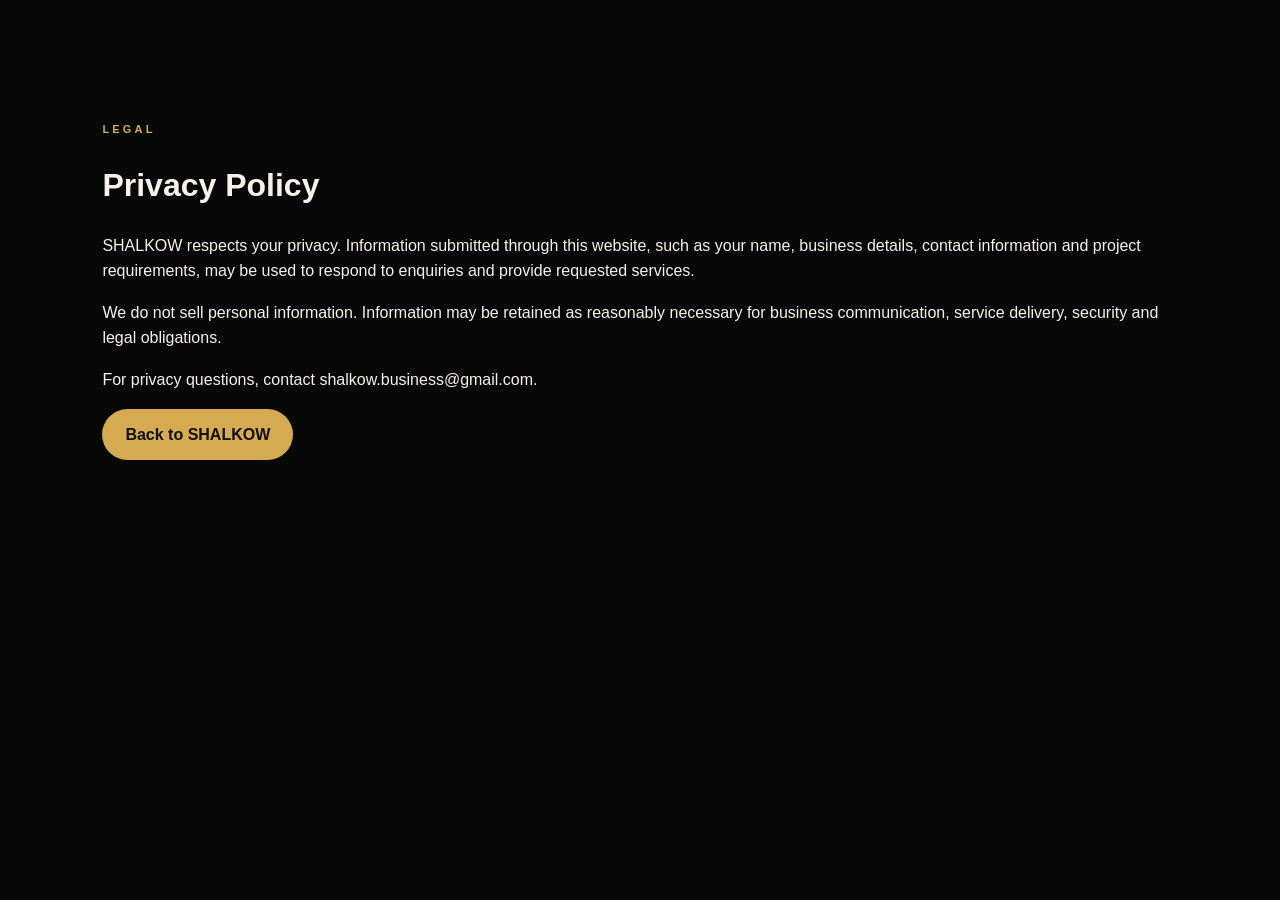
==== privacy.html @ a9b3b96b "Add files via upload" ====
<!doctype html><html><head><meta charset="utf-8"><meta name="viewport" content="width=device-width,initial-scale=1"><title>Privacy Policy | SHALKOW</title><link rel="stylesheet" href="styles.css"></head><body><main class="section"><p class="kicker">LEGAL</p><h1>Privacy Policy</h1><p>SHALKOW respects your privacy. Information submitted through this website, such as your name, business details, contact information and project requirements, may be used to respond to enquiries and provide requested services.</p><p>We do not sell personal information. Information may be retained as reasonably necessary for business communication, service delivery, security and legal obligations.</p><p>For privacy questions, contact shalkow.business@gmail.com.</p><a class="button gold" href="index.html">Back to SHALKOW</a></main></body></html>
---- styles.css ----
*{box-sizing:border-box}html{scroll-behavior:smooth}body{margin:0;background:#080808;color:#f5f2ea;font-family:"DM Sans",Arial,sans-serif;line-height:1.6}a{text-decoration:none;color:inherit}button,input,textarea,select{font:inherit}.header{position:sticky;top:0;z-index:20;display:flex;align-items:center;justify-content:space-between;padding:17px 6%;background:rgba(8,8,8,.9);backdrop-filter:blur(18px);border-bottom:1px solid #222}.logo{display:flex;align-items:center;gap:12px}.logo-symbol{display:grid;place-items:center;width:37px;height:37px;border:1px solid #cda650;border-radius:10px;color:#d8b05b;font-family:Georgia,serif;font-size:23px}.logo-text{font-size:17px;letter-spacing:.32em;font-weight:700}.logo-text small{display:block;font-size:7px;letter-spacing:.25em;color:#cda650;margin-top:2px}.nav{display:flex;align-items:center;gap:27px;color:#bbb8b0;font-size:14px}.nav a:hover{color:#e2b75d}.nav-button{border:1px solid #cda650!important;padding:10px 18px;border-radius:30px;color:#eee!important}.menu-toggle{display:none;background:none;border:0;color:#fff;font-size:25px}.kicker{font-size:11px;letter-spacing:.29em;color:#d5aa50;font-weight:700}.hero{min-height:86vh;display:grid;grid-template-columns:1.02fr .98fr;align-items:center;padding:75px 8%;gap:4rem;overflow:hidden}.hero h1{font-size:clamp(58px,7.6vw,112px);line-height:.93;letter-spacing:-.06em;margin:18px 0 30px;font-family:"Playfair Display",Georgia,serif;font-weight:500}.hero h1 em{font-style:normal;color:#d5aa50}.hero-lead{max-width:680px;color:#aaa8a1;font-size:18px}.buttons{display:flex;gap:13px;margin:32px 0}.button{display:inline-flex;align-items:center;justify-content:center;gap:15px;padding:13px 23px;border-radius:30px;border:0;font-weight:700;cursor:pointer}.button.gold{background:#d5aa50;color:#101010}.button.outline{border:1px solid #4b4b4b;color:#eee}.hero-points{display:flex;gap:25px;flex-wrap:wrap;color:#777;font-size:11px;letter-spacing:.12em;text-transform:uppercase}.hero-visual{height:520px;position:relative;display:grid;place-items:center}.glow{position:absolute;width:340px;height:340px;background:#c99b3f;filter:blur(110px);opacity:.12;border-radius:50%}.hero-s{font:400 330px/1 Georgia,serif;color:#d5aa50;z-index:2;text-shadow:0 0 80px #d5aa5020;transform:scaleX(.7)}.ring{position:absolute;border:1px solid #d5aa5030;border-radius:50%;transform:rotate(-28deg)}.r1{width:520px;height:240px}.r2{width:310px;height:510px}.visual-label{position:absolute;right:3%;bottom:8%;font-size:9px;letter-spacing:.3em;color:#777;line-height:2}.intro{display:grid;grid-template-columns:1fr 1fr;gap:70px;padding:75px 8%;border-top:1px solid #202020;border-bottom:1px solid #202020}.intro h2,.section h2,.vision h2{font:500 clamp(40px,5vw,70px)/1.05 "Playfair Display",Georgia,serif;letter-spacing:-.04em;margin:10px 0}.intro>p{align-self:end;color:#999;font-size:18px;max-width:620px}.section{max-width:1450px;margin:auto;padding:110px 8%}.section-head{max-width:820px;margin-bottom:55px}.section-head>p:last-child{color:#999}.cards{display:grid;grid-template-columns:repeat(3,1fr);gap:1px;background:#292929}.card{background:#0c0c0c;padding:35px;min-height:285px;transition:.25s}.card:hover{background:#121212;transform:translateY(-3px)}.card b,.steps span{color:#d5aa50;font-size:12px;letter-spacing:.18em}.card h3{font-size:22px;margin:45px 0 12px}.card p{color:#999}.card a{display:inline-block;margin-top:15px;color:#d5aa50;font-size:13px}.split{display:grid;grid-template-columns:1fr 1.1fr;gap:100px;border-top:1px solid #202020}.sticky-title h2{font:500 clamp(40px,5vw,65px)/1.05 "Playfair Display",Georgia,serif}.body-copy{color:#999;font-size:17px}.body-copy .large{font-size:23px;color:#ddd}.principles{display:grid;grid-template-columns:1fr 1fr;gap:28px;margin-top:45px}.principles div{border-top:1px solid #383838;padding-top:17px}.principles strong{display:block;color:#eee;margin-bottom:5px}.principles span{font-size:14px}.process{border-top:1px solid #202020}.steps{display:grid;grid-template-columns:repeat(3,1fr);gap:45px 25px}.steps div{border-top:1px solid #414141;padding-top:20px}.steps h3{font-size:22px}.steps p{color:#999}.portfolio{border-top:1px solid #202020}.work-grid{display:grid;grid-template-columns:repeat(3,1fr);gap:20px}.work-grid article p{color:#999;font-size:13px}.mockup{height:330px;background:radial-gradient(circle at 70% 25%,#4b3920,#17130d 28%,#0c0c0c 65%);border:1px solid #302817;display:flex;flex-direction:column;justify-content:center;padding:30px}.mockup span{font-size:10px;letter-spacing:.3em;color:#d5aa50}.mockup strong{font:500 38px/1.05 "Playfair Display",Georgia,serif;margin-top:20px}.vision{margin:0 6% 110px;padding:100px 8%;text-align:center;background:#0e0e0e;border:1px solid #242424}.vision h2{max-width:900px;margin:10px auto 25px}.vision>p:last-child{color:#999}.contact{display:grid;grid-template-columns:1fr 1fr;gap:90px;border-top:1px solid #202020}.contact>div>p:not(.kicker){color:#999;font-size:18px}.contact-links{display:flex;flex-direction:column;margin-top:35px}.contact-links a{padding:15px 0;border-bottom:1px solid #292929;font-size:18px}.contact-links a:last-child{color:#d5aa50}.form{display:grid;grid-template-columns:1fr 1fr;gap:18px}.form label{font-size:12px;color:#aaa}.form label:nth-child(5),.form label:nth-child(6),.form button{grid-column:1/-1}.form input,.form textarea,.form select{display:block;width:100%;margin-top:7px;background:#101010;border:1px solid #303030;color:#eee;padding:13px 14px;outline:0}.form input:focus,.form textarea:focus,.form select:focus{border-color:#d5aa50}.form textarea{resize:vertical}footer{display:grid;grid-template-columns:1fr 1fr 1fr;gap:30px;padding:45px 6%;border-top:1px solid #242424;color:#777;font-size:12px}.footer-brand{display:grid;grid-template-columns:auto 1fr;align-items:center;column-gap:10px}.footer-brand .logo-symbol{grid-row:span 2}.footer-brand strong{letter-spacing:.3em;color:#eee}.footer-brand small{font-size:7px;letter-spacing:.2em;color:#d5aa50}.footer-links{display:flex;gap:16px;justify-content:flex-end;flex-wrap:wrap}.wa-float{position:fixed;right:24px;bottom:24px;z-index:15;width:54px;height:54px;border-radius:50%;display:grid;place-items:center;background:#d5aa50;color:#111;font-weight:800;box-shadow:0 8px 30px #000}.nav.scrolled{}@media(max-width:900px){.nav{display:none}.nav.open{position:absolute;top:70px;left:0;right:0;display:flex;flex-direction:column;align-items:stretch;background:#0b0b0b;padding:20px 6%;border-bottom:1px solid #292929}.menu-toggle{display:block}.hero,.intro,.split,.contact{grid-template-columns:1fr}.hero{padding-top:60px}.hero-visual{height:360px}.hero-s{font-size:230px}.cards{grid-template-columns:1fr 1fr}.steps{grid-template-columns:1fr 1fr}.work-grid{grid-template-columns:1fr}.contact{gap:45px}.footer-links{justify-content:flex-start}}@media(max-width:560px){.header{padding:13px 5%}.logo-text{font-size:14px}.logo-text small{font-size:6px}.hero{padding:55px 6%}.hero h1{font-size:58px}.hero-lead{font-size:16px}.buttons{flex-direction:column}.button{width:100%}.hero-points{gap:12px}.hero-visual{height:290px}.hero-s{font-size:190px}.r1{width:310px;height:160px}.r2{width:230px;height:310px}.section{padding:80px 6%}.cards,.steps,.principles,.form{grid-template-columns:1fr}.intro{padding:65px 6%;gap:20px}.vision{margin:0 4% 80px;padding:65px 6%}footer{grid-template-columns:1fr;padding:35px 6%}}
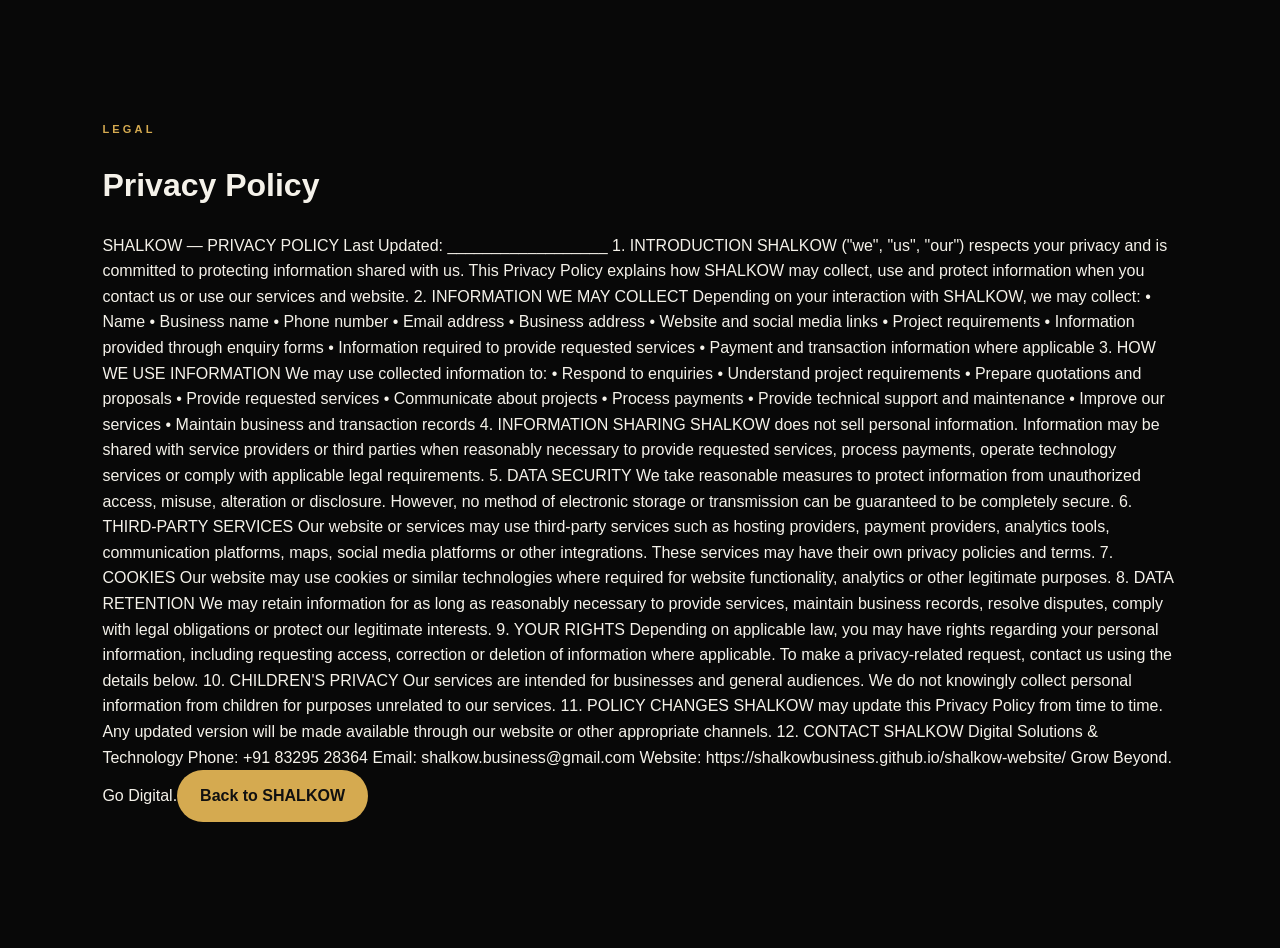
==== commit 5111a5f9: "Update privacy.html" ====
--- a/privacy.html
+++ b/privacy.html
@@ -1 +1,101 @@
-<!doctype html><html><head><meta charset="utf-8"><meta name="viewport" content="width=device-width,initial-scale=1"><title>Privacy Policy | SHALKOW</title><link rel="stylesheet" href="styles.css"></head><body><main class="section"><p class="kicker">LEGAL</p><h1>Privacy Policy</h1><p>SHALKOW respects your privacy. Information submitted through this website, such as your name, business details, contact information and project requirements, may be used to respond to enquiries and provide requested services.</p><p>We do not sell personal information. Information may be retained as reasonably necessary for business communication, service delivery, security and legal obligations.</p><p>For privacy questions, contact shalkow.business@gmail.com.</p><a class="button gold" href="index.html">Back to SHALKOW</a></main></body></html>+<!doctype html><html><head><meta charset="utf-8"><meta name="viewport" content="width=device-width,initial-scale=1"><title>Privacy Policy | SHALKOW</title><link rel="stylesheet" href="styles.css"></head><body><main class="section"><p class="kicker">LEGAL</p><h1>Privacy Policy</h1><p>SHALKOW — PRIVACY POLICY
+
+Last Updated: __________________
+
+
+1. INTRODUCTION
+
+SHALKOW ("we", "us", "our") respects your privacy and is committed to protecting information shared with us.
+
+This Privacy Policy explains how SHALKOW may collect, use and protect information when you contact us or use our services and website.
+
+
+2. INFORMATION WE MAY COLLECT
+
+Depending on your interaction with SHALKOW, we may collect:
+
+• Name
+• Business name
+• Phone number
+• Email address
+• Business address
+• Website and social media links
+• Project requirements
+• Information provided through enquiry forms
+• Information required to provide requested services
+• Payment and transaction information where applicable
+
+
+3. HOW WE USE INFORMATION
+
+We may use collected information to:
+
+• Respond to enquiries
+• Understand project requirements
+• Prepare quotations and proposals
+• Provide requested services
+• Communicate about projects
+• Process payments
+• Provide technical support and maintenance
+• Improve our services
+• Maintain business and transaction records
+
+
+4. INFORMATION SHARING
+
+SHALKOW does not sell personal information.
+
+Information may be shared with service providers or third parties when reasonably necessary to provide requested services, process payments, operate technology services or comply with applicable legal requirements.
+
+
+5. DATA SECURITY
+
+We take reasonable measures to protect information from unauthorized access, misuse, alteration or disclosure.
+
+However, no method of electronic storage or transmission can be guaranteed to be completely secure.
+
+
+6. THIRD-PARTY SERVICES
+
+Our website or services may use third-party services such as hosting providers, payment providers, analytics tools, communication platforms, maps, social media platforms or other integrations.
+
+These services may have their own privacy policies and terms.
+
+
+7. COOKIES
+
+Our website may use cookies or similar technologies where required for website functionality, analytics or other legitimate purposes.
+
+
+8. DATA RETENTION
+
+We may retain information for as long as reasonably necessary to provide services, maintain business records, resolve disputes, comply with legal obligations or protect our legitimate interests.
+
+
+9. YOUR RIGHTS
+
+Depending on applicable law, you may have rights regarding your personal information, including requesting access, correction or deletion of information where applicable.
+
+To make a privacy-related request, contact us using the details below.
+
+
+10. CHILDREN'S PRIVACY
+
+Our services are intended for businesses and general audiences. We do not knowingly collect personal information from children for purposes unrelated to our services.
+
+
+11. POLICY CHANGES
+
+SHALKOW may update this Privacy Policy from time to time. Any updated version will be made available through our website or other appropriate channels.
+
+
+12. CONTACT
+
+SHALKOW
+Digital Solutions & Technology
+
+Phone: +91 83295 28364
+Email: shalkow.business@gmail.com
+Website: https://shalkowbusiness.github.io/shalkow-website/
+
+Grow Beyond. Go Digital.<a class="button gold" href="index.html">Back to SHALKOW</a></main></body></html>
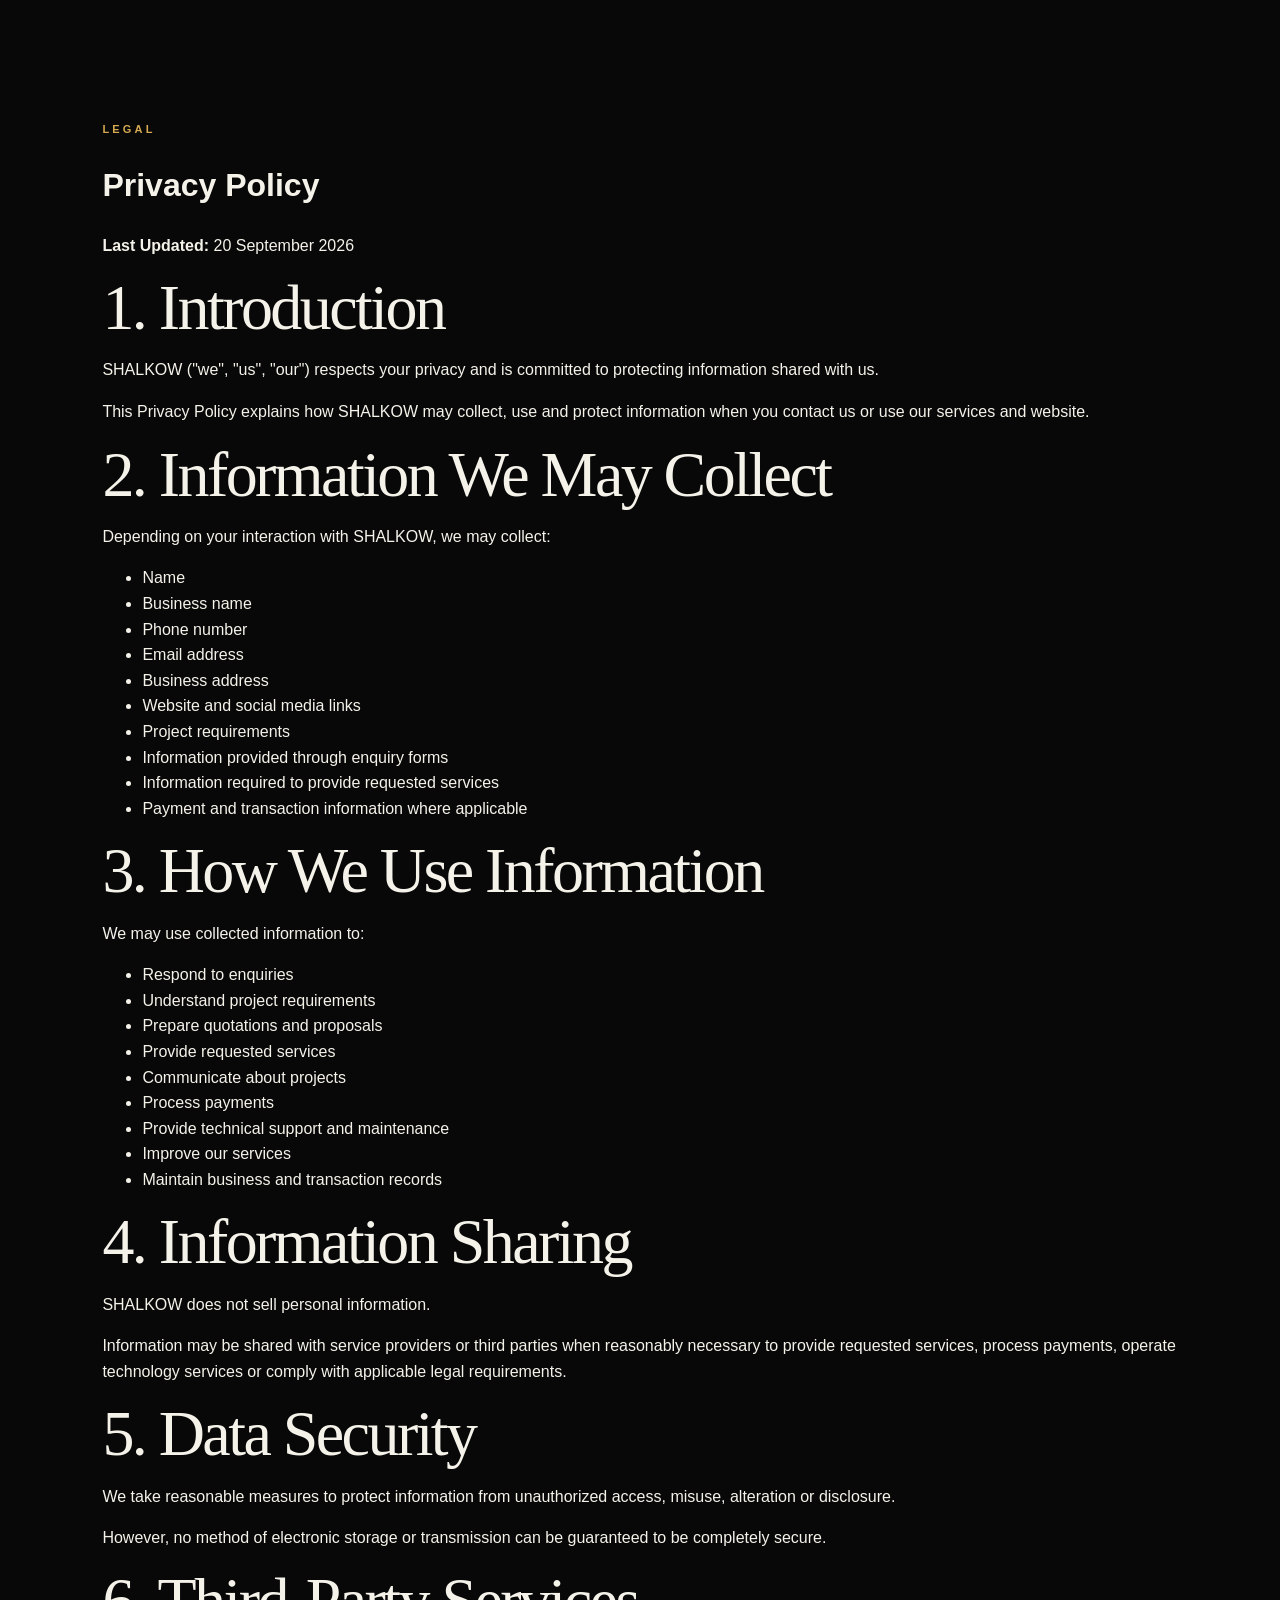
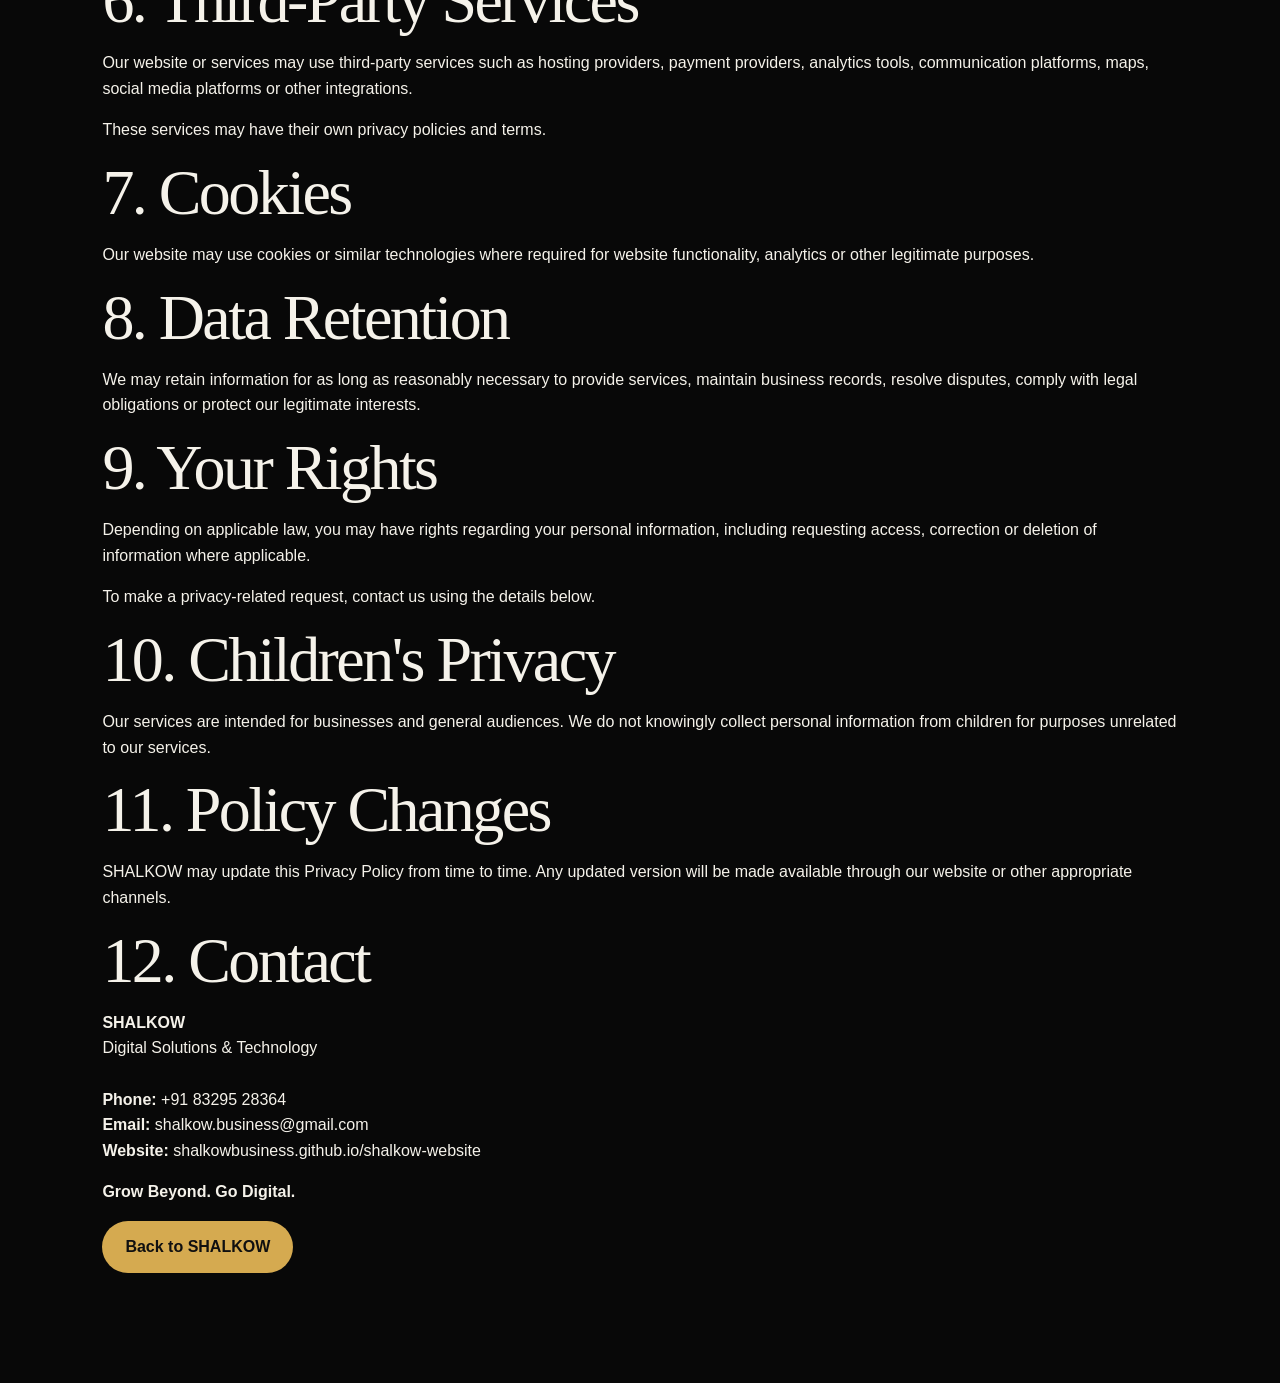
==== commit c8908234: "Update privacy.html" ====
--- a/privacy.html
+++ b/privacy.html
@@ -1,101 +1,147 @@
-<!doctype html><html><head><meta charset="utf-8"><meta name="viewport" content="width=device-width,initial-scale=1"><title>Privacy Policy | SHALKOW</title><link rel="stylesheet" href="styles.css"></head><body><main class="section"><p class="kicker">LEGAL</p><h1>Privacy Policy</h1><p>SHALKOW — PRIVACY POLICY
+<!doctype html>
+<html lang="en">
+<head>
+  <meta charset="utf-8">
+  <meta name="viewport" content="width=device-width, initial-scale=1">
+  <title>Privacy Policy | SHALKOW</title>
+  <link rel="stylesheet" href="styles.css">
+</head>
 
-Last Updated: __________________
+<body>
 
+<main class="section">
 
-1. INTRODUCTION
+  <p class="kicker">LEGAL</p>
 
-SHALKOW ("we", "us", "our") respects your privacy and is committed to protecting information shared with us.
+  <h1>Privacy Policy</h1>
 
-This Privacy Policy explains how SHALKOW may collect, use and protect information when you contact us or use our services and website.
+  <p><strong>Last Updated:</strong> 20 September 2026</p>
 
+  <h2>1. Introduction</h2>
+  <p>
+    SHALKOW ("we", "us", "our") respects your privacy and is committed to
+    protecting information shared with us.
+  </p>
+  <p>
+    This Privacy Policy explains how SHALKOW may collect, use and protect
+    information when you contact us or use our services and website.
+  </p>
 
-2. INFORMATION WE MAY COLLECT
+  <h2>2. Information We May Collect</h2>
+  <p>Depending on your interaction with SHALKOW, we may collect:</p>
+  <ul>
+    <li>Name</li>
+    <li>Business name</li>
+    <li>Phone number</li>
+    <li>Email address</li>
+    <li>Business address</li>
+    <li>Website and social media links</li>
+    <li>Project requirements</li>
+    <li>Information provided through enquiry forms</li>
+    <li>Information required to provide requested services</li>
+    <li>Payment and transaction information where applicable</li>
+  </ul>
 
-Depending on your interaction with SHALKOW, we may collect:
+  <h2>3. How We Use Information</h2>
+  <p>We may use collected information to:</p>
+  <ul>
+    <li>Respond to enquiries</li>
+    <li>Understand project requirements</li>
+    <li>Prepare quotations and proposals</li>
+    <li>Provide requested services</li>
+    <li>Communicate about projects</li>
+    <li>Process payments</li>
+    <li>Provide technical support and maintenance</li>
+    <li>Improve our services</li>
+    <li>Maintain business and transaction records</li>
+  </ul>
 
-• Name
-• Business name
-• Phone number
-• Email address
-• Business address
-• Website and social media links
-• Project requirements
-• Information provided through enquiry forms
-• Information required to provide requested services
-• Payment and transaction information where applicable
+  <h2>4. Information Sharing</h2>
+  <p>
+    SHALKOW does not sell personal information.
+  </p>
+  <p>
+    Information may be shared with service providers or third parties when
+    reasonably necessary to provide requested services, process payments,
+    operate technology services or comply with applicable legal requirements.
+  </p>
 
+  <h2>5. Data Security</h2>
+  <p>
+    We take reasonable measures to protect information from unauthorized
+    access, misuse, alteration or disclosure.
+  </p>
+  <p>
+    However, no method of electronic storage or transmission can be guaranteed
+    to be completely secure.
+  </p>
 
-3. HOW WE USE INFORMATION
+  <h2>6. Third-Party Services</h2>
+  <p>
+    Our website or services may use third-party services such as hosting
+    providers, payment providers, analytics tools, communication platforms,
+    maps, social media platforms or other integrations.
+  </p>
+  <p>
+    These services may have their own privacy policies and terms.
+  </p>
 
-We may use collected information to:
+  <h2>7. Cookies</h2>
+  <p>
+    Our website may use cookies or similar technologies where required for
+    website functionality, analytics or other legitimate purposes.
+  </p>
 
-• Respond to enquiries
-• Understand project requirements
-• Prepare quotations and proposals
-• Provide requested services
-• Communicate about projects
-• Process payments
-• Provide technical support and maintenance
-• Improve our services
-• Maintain business and transaction records
+  <h2>8. Data Retention</h2>
+  <p>
+    We may retain information for as long as reasonably necessary to provide
+    services, maintain business records, resolve disputes, comply with legal
+    obligations or protect our legitimate interests.
+  </p>
 
+  <h2>9. Your Rights</h2>
+  <p>
+    Depending on applicable law, you may have rights regarding your personal
+    information, including requesting access, correction or deletion of
+    information where applicable.
+  </p>
+  <p>
+    To make a privacy-related request, contact us using the details below.
+  </p>
 
-4. INFORMATION SHARING
+  <h2>10. Children's Privacy</h2>
+  <p>
+    Our services are intended for businesses and general audiences. We do not
+    knowingly collect personal information from children for purposes
+    unrelated to our services.
+  </p>
 
-SHALKOW does not sell personal information.
+  <h2>11. Policy Changes</h2>
+  <p>
+    SHALKOW may update this Privacy Policy from time to time. Any updated
+    version will be made available through our website or other appropriate
+    channels.
+  </p>
 
-Information may be shared with service providers or third parties when reasonably necessary to provide requested services, process payments, operate technology services or comply with applicable legal requirements.
+  <h2>12. Contact</h2>
 
+  <p>
+    <strong>SHALKOW</strong><br>
+    Digital Solutions &amp; Technology<br><br>
 
-5. DATA SECURITY
+    <strong>Phone:</strong> +91 83295 28364<br>
+    <strong>Email:</strong> shalkow.business@gmail.com<br>
+    <strong>Website:</strong>
+    <a href="https://shalkowbusiness.github.io/shalkow-website/">
+      shalkowbusiness.github.io/shalkow-website
+    </a>
+  </p>
 
-We take reasonable measures to protect information from unauthorized access, misuse, alteration or disclosure.
+  <p><strong>Grow Beyond. Go Digital.</strong></p>
 
-However, no method of electronic storage or transmission can be guaranteed to be completely secure.
+  <a class="button gold" href="index.html">Back to SHALKOW</a>
 
+</main>
 
-6. THIRD-PARTY SERVICES
-
-Our website or services may use third-party services such as hosting providers, payment providers, analytics tools, communication platforms, maps, social media platforms or other integrations.
-
-These services may have their own privacy policies and terms.
-
-
-7. COOKIES
-
-Our website may use cookies or similar technologies where required for website functionality, analytics or other legitimate purposes.
-
-
-8. DATA RETENTION
-
-We may retain information for as long as reasonably necessary to provide services, maintain business records, resolve disputes, comply with legal obligations or protect our legitimate interests.
-
-
-9. YOUR RIGHTS
-
-Depending on applicable law, you may have rights regarding your personal information, including requesting access, correction or deletion of information where applicable.
-
-To make a privacy-related request, contact us using the details below.
-
-
-10. CHILDREN'S PRIVACY
-
-Our services are intended for businesses and general audiences. We do not knowingly collect personal information from children for purposes unrelated to our services.
-
-
-11. POLICY CHANGES
-
-SHALKOW may update this Privacy Policy from time to time. Any updated version will be made available through our website or other appropriate channels.
-
-
-12. CONTACT
-
-SHALKOW
-Digital Solutions & Technology
-
-Phone: +91 83295 28364
-Email: shalkow.business@gmail.com
-Website: https://shalkowbusiness.github.io/shalkow-website/
-
-Grow Beyond. Go Digital.<a class="button gold" href="index.html">Back to SHALKOW</a></main></body></html>
+</body>
+</html>
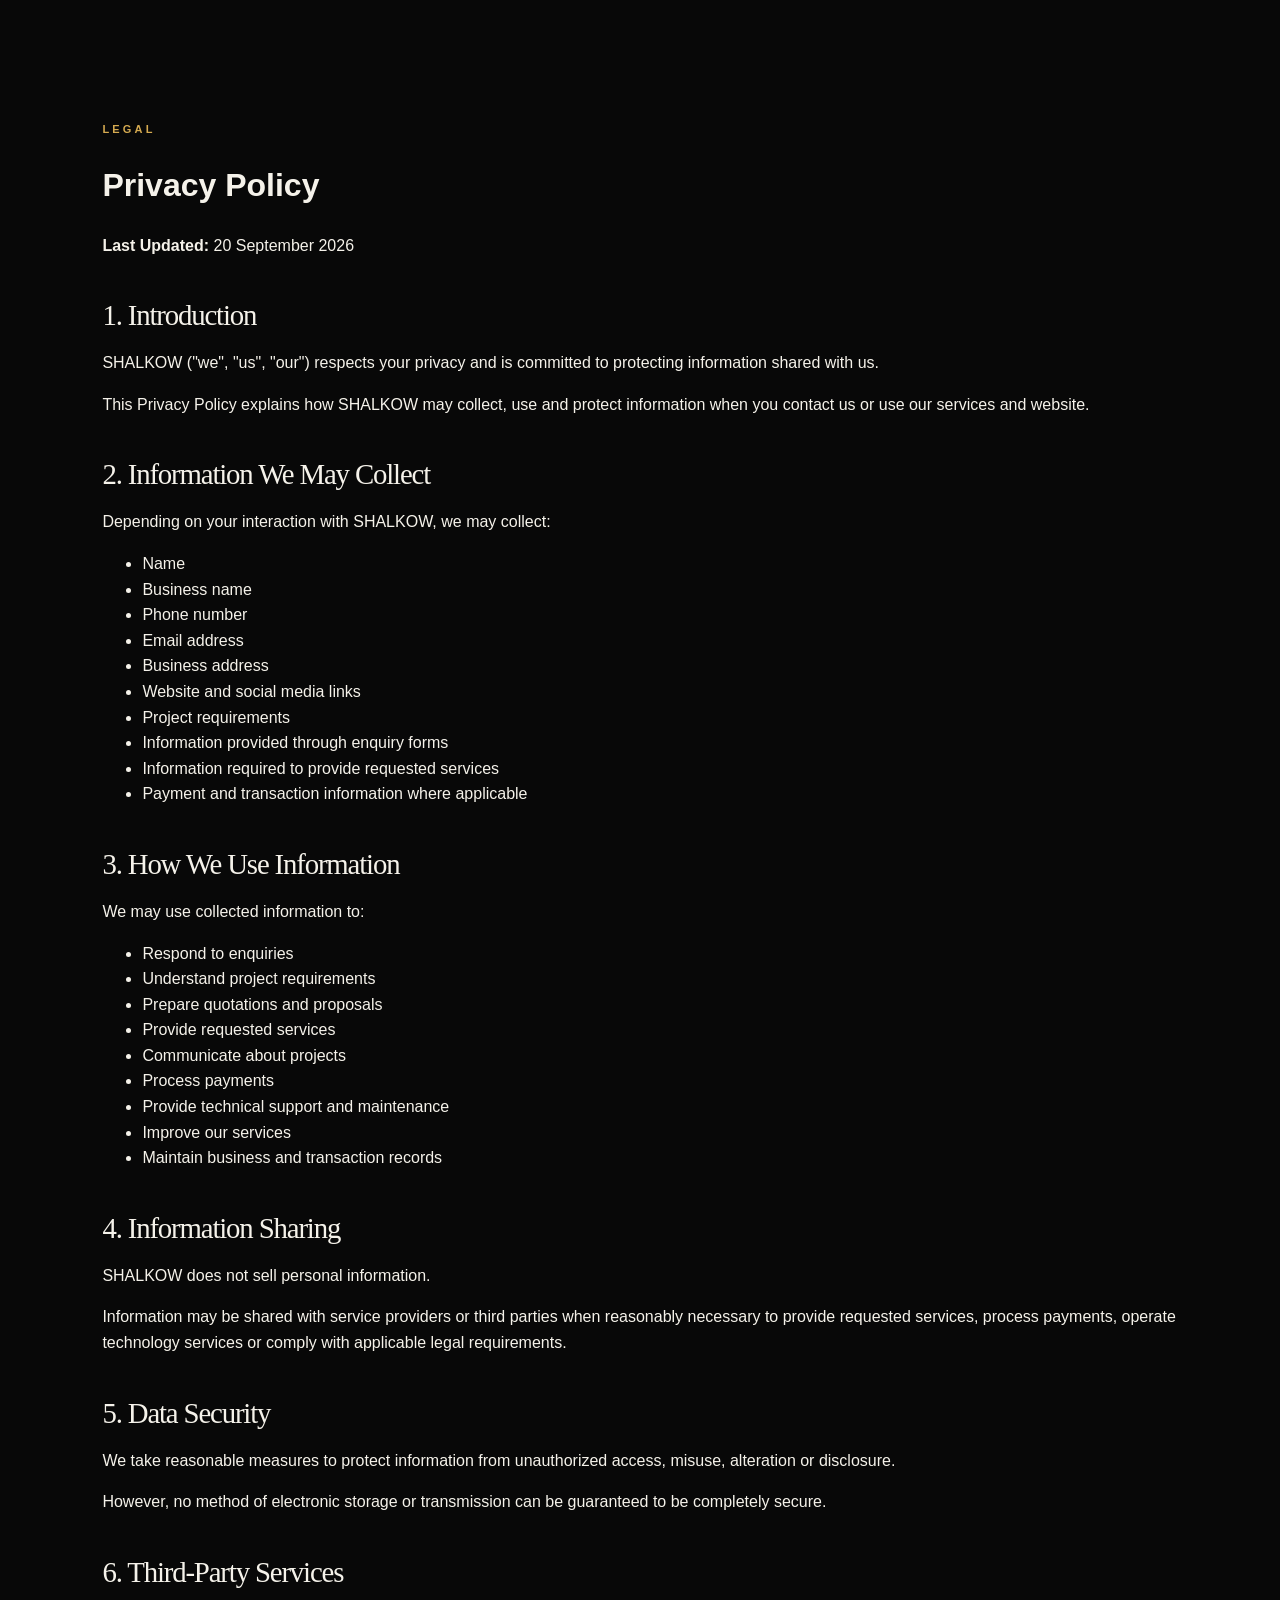
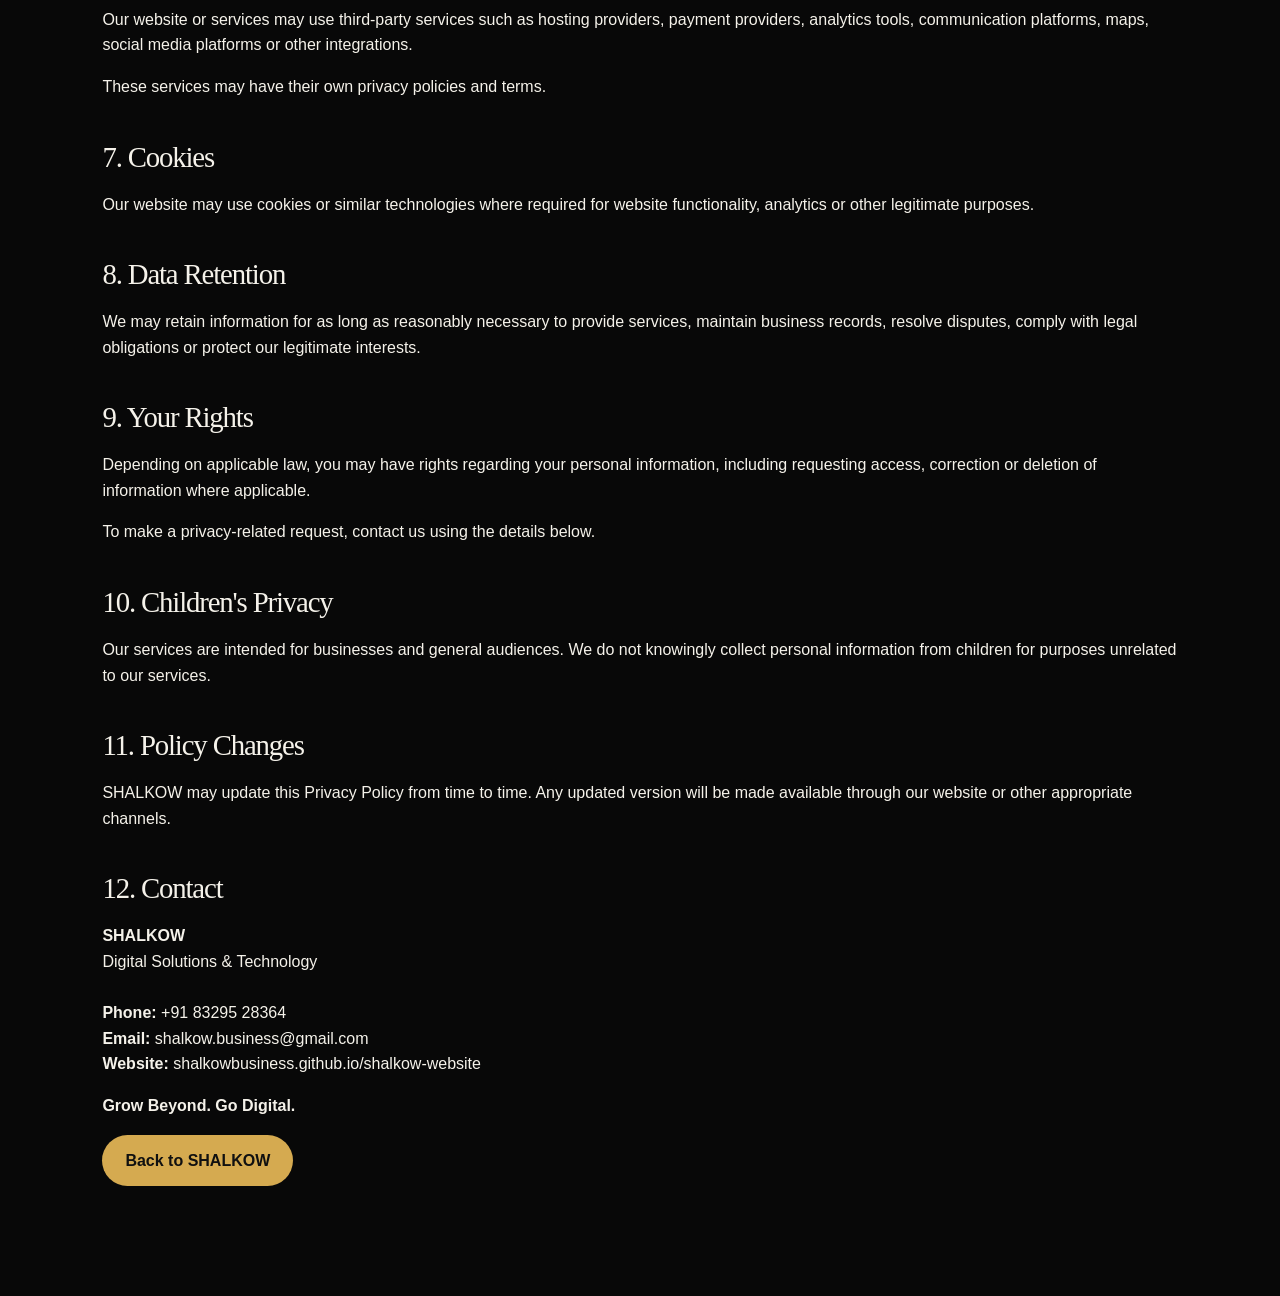
==== commit fe139684: "Update privacy.html" ====
--- a/privacy.html
+++ b/privacy.html
@@ -9,7 +9,7 @@
 
 <body>
 
-<main class="section">
+<main class="section legal-page">
 
   <p class="kicker">LEGAL</p>
 
--- a/styles.css
+++ b/styles.css
@@ -1 +1,7 @@
 *{box-sizing:border-box}html{scroll-behavior:smooth}body{margin:0;background:#080808;color:#f5f2ea;font-family:"DM Sans",Arial,sans-serif;line-height:1.6}a{text-decoration:none;color:inherit}button,input,textarea,select{font:inherit}.header{position:sticky;top:0;z-index:20;display:flex;align-items:center;justify-content:space-between;padding:17px 6%;background:rgba(8,8,8,.9);backdrop-filter:blur(18px);border-bottom:1px solid #222}.logo{display:flex;align-items:center;gap:12px}.logo-symbol{display:grid;place-items:center;width:37px;height:37px;border:1px solid #cda650;border-radius:10px;color:#d8b05b;font-family:Georgia,serif;font-size:23px}.logo-text{font-size:17px;letter-spacing:.32em;font-weight:700}.logo-text small{display:block;font-size:7px;letter-spacing:.25em;color:#cda650;margin-top:2px}.nav{display:flex;align-items:center;gap:27px;color:#bbb8b0;font-size:14px}.nav a:hover{color:#e2b75d}.nav-button{border:1px solid #cda650!important;padding:10px 18px;border-radius:30px;color:#eee!important}.menu-toggle{display:none;background:none;border:0;color:#fff;font-size:25px}.kicker{font-size:11px;letter-spacing:.29em;color:#d5aa50;font-weight:700}.hero{min-height:86vh;display:grid;grid-template-columns:1.02fr .98fr;align-items:center;padding:75px 8%;gap:4rem;overflow:hidden}.hero h1{font-size:clamp(58px,7.6vw,112px);line-height:.93;letter-spacing:-.06em;margin:18px 0 30px;font-family:"Playfair Display",Georgia,serif;font-weight:500}.hero h1 em{font-style:normal;color:#d5aa50}.hero-lead{max-width:680px;color:#aaa8a1;font-size:18px}.buttons{display:flex;gap:13px;margin:32px 0}.button{display:inline-flex;align-items:center;justify-content:center;gap:15px;padding:13px 23px;border-radius:30px;border:0;font-weight:700;cursor:pointer}.button.gold{background:#d5aa50;color:#101010}.button.outline{border:1px solid #4b4b4b;color:#eee}.hero-points{display:flex;gap:25px;flex-wrap:wrap;color:#777;font-size:11px;letter-spacing:.12em;text-transform:uppercase}.hero-visual{height:520px;position:relative;display:grid;place-items:center}.glow{position:absolute;width:340px;height:340px;background:#c99b3f;filter:blur(110px);opacity:.12;border-radius:50%}.hero-s{font:400 330px/1 Georgia,serif;color:#d5aa50;z-index:2;text-shadow:0 0 80px #d5aa5020;transform:scaleX(.7)}.ring{position:absolute;border:1px solid #d5aa5030;border-radius:50%;transform:rotate(-28deg)}.r1{width:520px;height:240px}.r2{width:310px;height:510px}.visual-label{position:absolute;right:3%;bottom:8%;font-size:9px;letter-spacing:.3em;color:#777;line-height:2}.intro{display:grid;grid-template-columns:1fr 1fr;gap:70px;padding:75px 8%;border-top:1px solid #202020;border-bottom:1px solid #202020}.intro h2,.section h2,.vision h2{font:500 clamp(40px,5vw,70px)/1.05 "Playfair Display",Georgia,serif;letter-spacing:-.04em;margin:10px 0}.intro>p{align-self:end;color:#999;font-size:18px;max-width:620px}.section{max-width:1450px;margin:auto;padding:110px 8%}.section-head{max-width:820px;margin-bottom:55px}.section-head>p:last-child{color:#999}.cards{display:grid;grid-template-columns:repeat(3,1fr);gap:1px;background:#292929}.card{background:#0c0c0c;padding:35px;min-height:285px;transition:.25s}.card:hover{background:#121212;transform:translateY(-3px)}.card b,.steps span{color:#d5aa50;font-size:12px;letter-spacing:.18em}.card h3{font-size:22px;margin:45px 0 12px}.card p{color:#999}.card a{display:inline-block;margin-top:15px;color:#d5aa50;font-size:13px}.split{display:grid;grid-template-columns:1fr 1.1fr;gap:100px;border-top:1px solid #202020}.sticky-title h2{font:500 clamp(40px,5vw,65px)/1.05 "Playfair Display",Georgia,serif}.body-copy{color:#999;font-size:17px}.body-copy .large{font-size:23px;color:#ddd}.principles{display:grid;grid-template-columns:1fr 1fr;gap:28px;margin-top:45px}.principles div{border-top:1px solid #383838;padding-top:17px}.principles strong{display:block;color:#eee;margin-bottom:5px}.principles span{font-size:14px}.process{border-top:1px solid #202020}.steps{display:grid;grid-template-columns:repeat(3,1fr);gap:45px 25px}.steps div{border-top:1px solid #414141;padding-top:20px}.steps h3{font-size:22px}.steps p{color:#999}.portfolio{border-top:1px solid #202020}.work-grid{display:grid;grid-template-columns:repeat(3,1fr);gap:20px}.work-grid article p{color:#999;font-size:13px}.mockup{height:330px;background:radial-gradient(circle at 70% 25%,#4b3920,#17130d 28%,#0c0c0c 65%);border:1px solid #302817;display:flex;flex-direction:column;justify-content:center;padding:30px}.mockup span{font-size:10px;letter-spacing:.3em;color:#d5aa50}.mockup strong{font:500 38px/1.05 "Playfair Display",Georgia,serif;margin-top:20px}.vision{margin:0 6% 110px;padding:100px 8%;text-align:center;background:#0e0e0e;border:1px solid #242424}.vision h2{max-width:900px;margin:10px auto 25px}.vision>p:last-child{color:#999}.contact{display:grid;grid-template-columns:1fr 1fr;gap:90px;border-top:1px solid #202020}.contact>div>p:not(.kicker){color:#999;font-size:18px}.contact-links{display:flex;flex-direction:column;margin-top:35px}.contact-links a{padding:15px 0;border-bottom:1px solid #292929;font-size:18px}.contact-links a:last-child{color:#d5aa50}.form{display:grid;grid-template-columns:1fr 1fr;gap:18px}.form label{font-size:12px;color:#aaa}.form label:nth-child(5),.form label:nth-child(6),.form button{grid-column:1/-1}.form input,.form textarea,.form select{display:block;width:100%;margin-top:7px;background:#101010;border:1px solid #303030;color:#eee;padding:13px 14px;outline:0}.form input:focus,.form textarea:focus,.form select:focus{border-color:#d5aa50}.form textarea{resize:vertical}footer{display:grid;grid-template-columns:1fr 1fr 1fr;gap:30px;padding:45px 6%;border-top:1px solid #242424;color:#777;font-size:12px}.footer-brand{display:grid;grid-template-columns:auto 1fr;align-items:center;column-gap:10px}.footer-brand .logo-symbol{grid-row:span 2}.footer-brand strong{letter-spacing:.3em;color:#eee}.footer-brand small{font-size:7px;letter-spacing:.2em;color:#d5aa50}.footer-links{display:flex;gap:16px;justify-content:flex-end;flex-wrap:wrap}.wa-float{position:fixed;right:24px;bottom:24px;z-index:15;width:54px;height:54px;border-radius:50%;display:grid;place-items:center;background:#d5aa50;color:#111;font-weight:800;box-shadow:0 8px 30px #000}.nav.scrolled{}@media(max-width:900px){.nav{display:none}.nav.open{position:absolute;top:70px;left:0;right:0;display:flex;flex-direction:column;align-items:stretch;background:#0b0b0b;padding:20px 6%;border-bottom:1px solid #292929}.menu-toggle{display:block}.hero,.intro,.split,.contact{grid-template-columns:1fr}.hero{padding-top:60px}.hero-visual{height:360px}.hero-s{font-size:230px}.cards{grid-template-columns:1fr 1fr}.steps{grid-template-columns:1fr 1fr}.work-grid{grid-template-columns:1fr}.contact{gap:45px}.footer-links{justify-content:flex-start}}@media(max-width:560px){.header{padding:13px 5%}.logo-text{font-size:14px}.logo-text small{font-size:6px}.hero{padding:55px 6%}.hero h1{font-size:58px}.hero-lead{font-size:16px}.buttons{flex-direction:column}.button{width:100%}.hero-points{gap:12px}.hero-visual{height:290px}.hero-s{font-size:190px}.r1{width:310px;height:160px}.r2{width:230px;height:310px}.section{padding:80px 6%}.cards,.steps,.principles,.form{grid-template-columns:1fr}.intro{padding:65px 6%;gap:20px}.vision{margin:0 4% 80px;padding:65px 6%}footer{grid-template-columns:1fr;padding:35px 6%}}
+.legal-page h2 {
+  font-size: 1.8rem;
+  line-height: 1.25;
+  margin-top: 2.5rem;
+  margin-bottom: 1rem;
+}
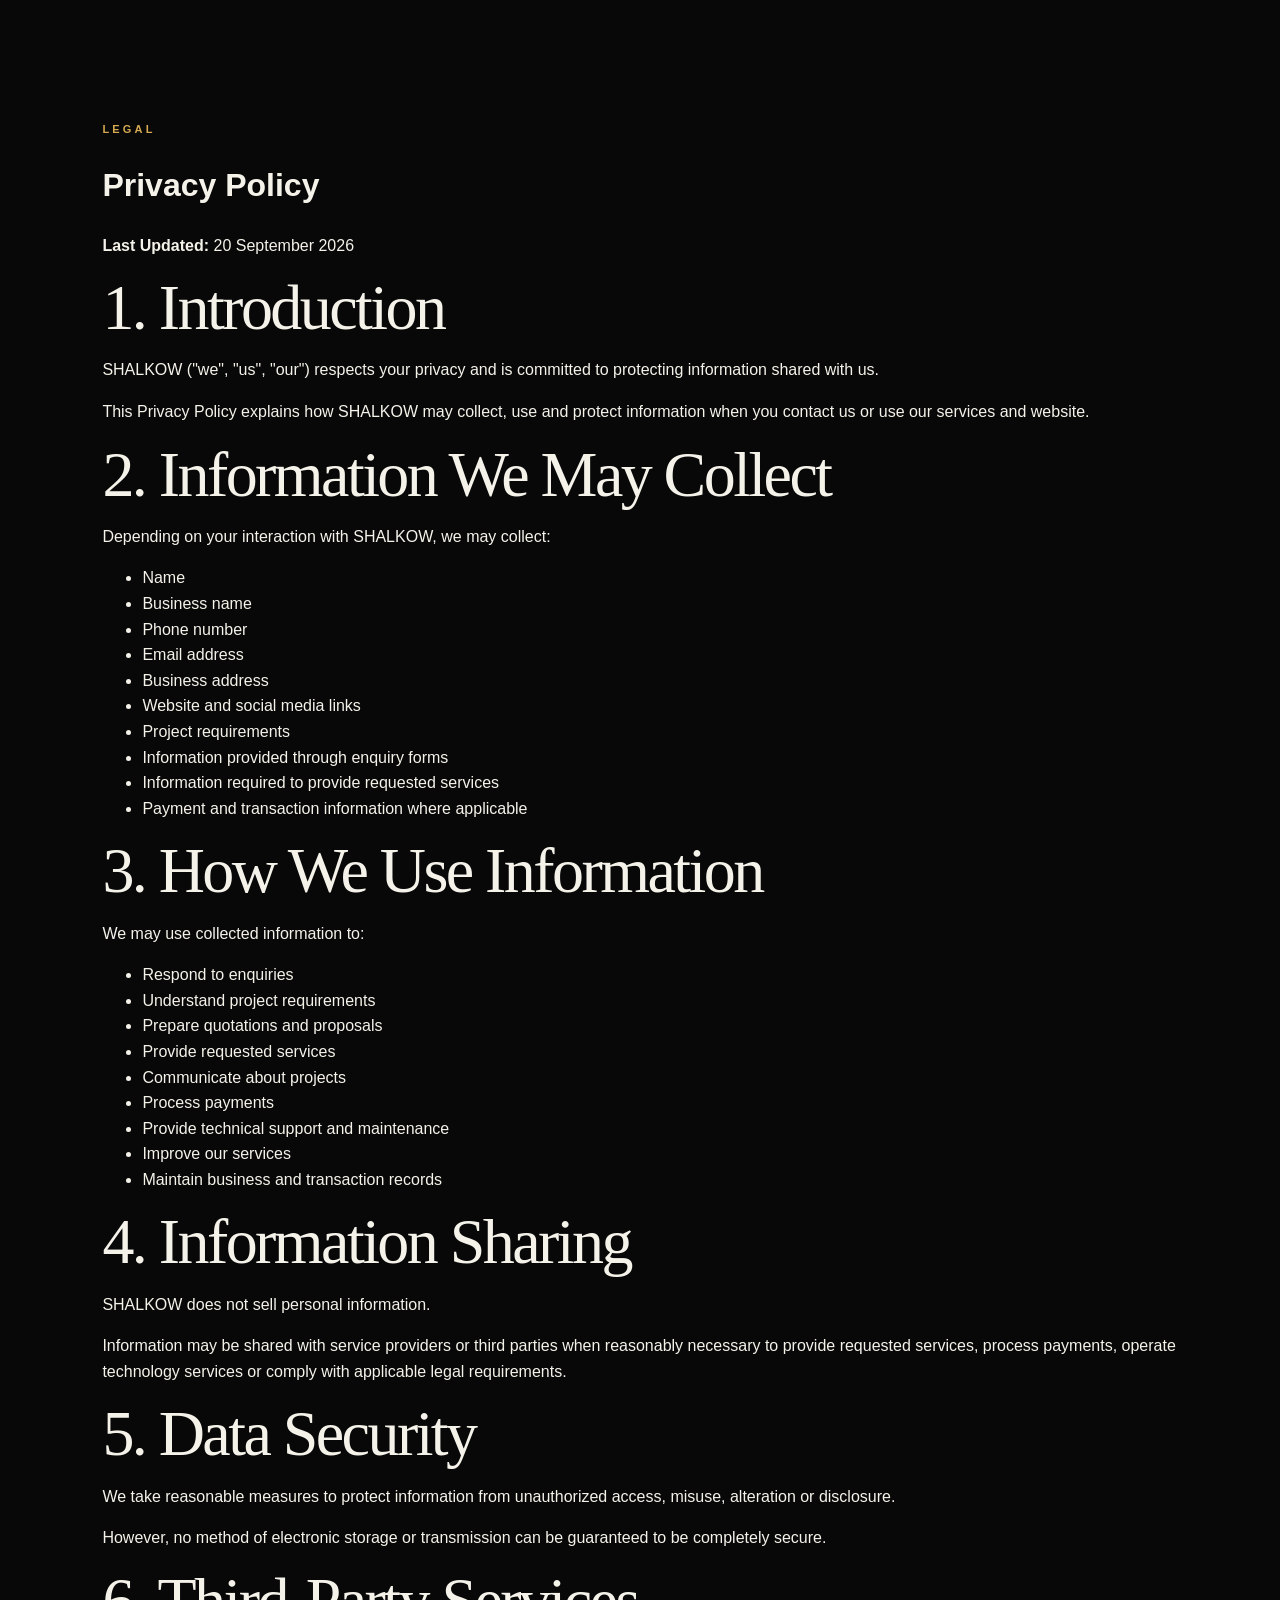
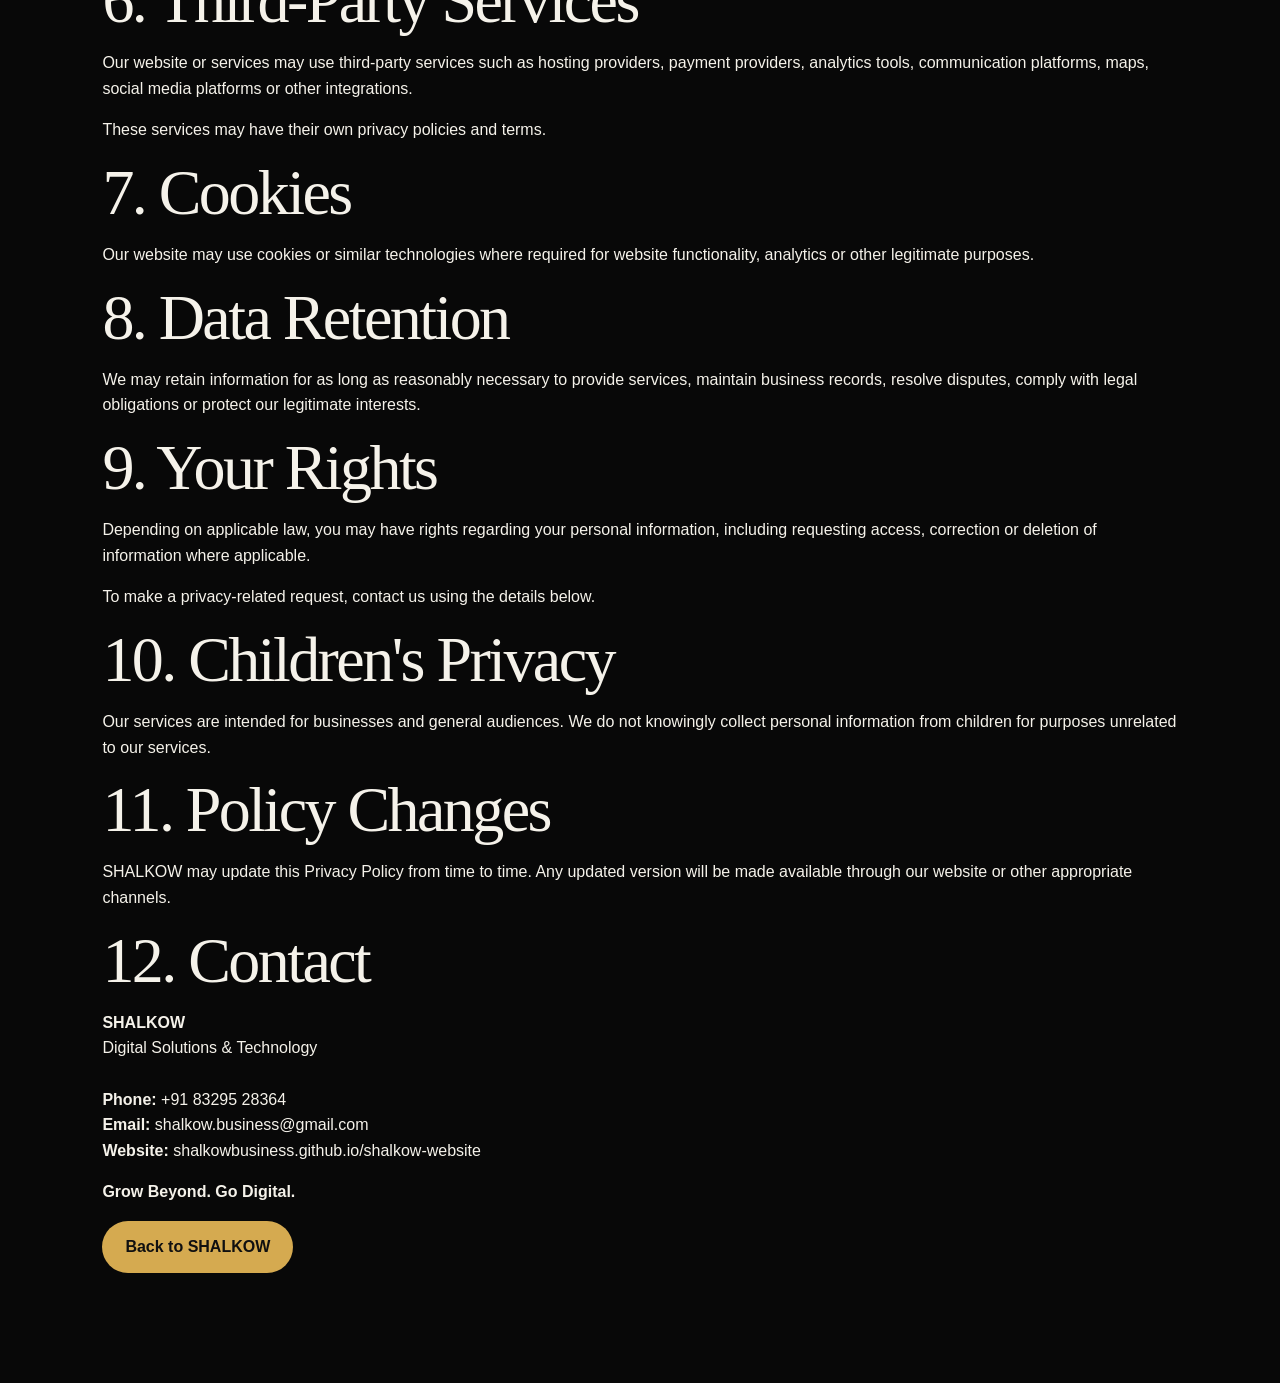
==== commit cac83a23: "Update privacy.html" ====
--- a/privacy.html
+++ b/privacy.html
@@ -9,7 +9,7 @@
 
 <body>
 
-<main class="section legal-page">
+<main class="section">
 
   <p class="kicker">LEGAL</p>
 
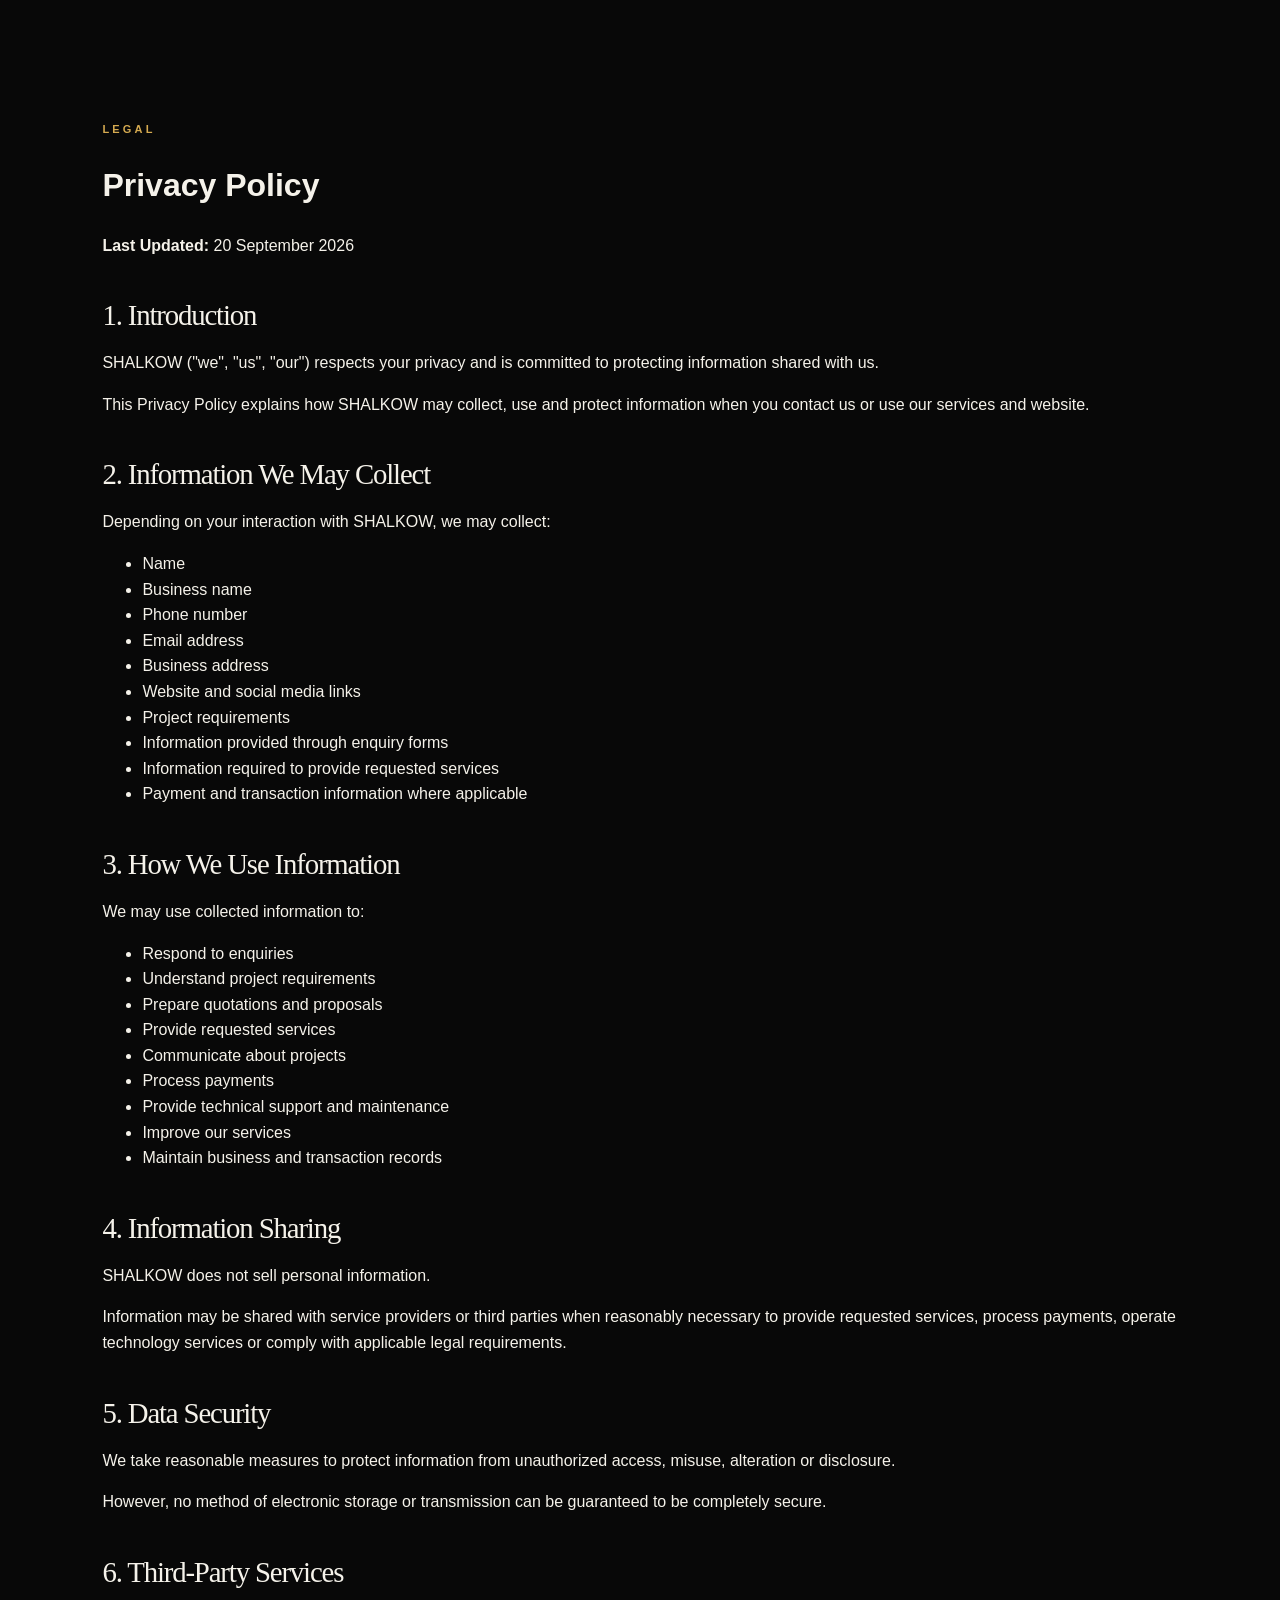
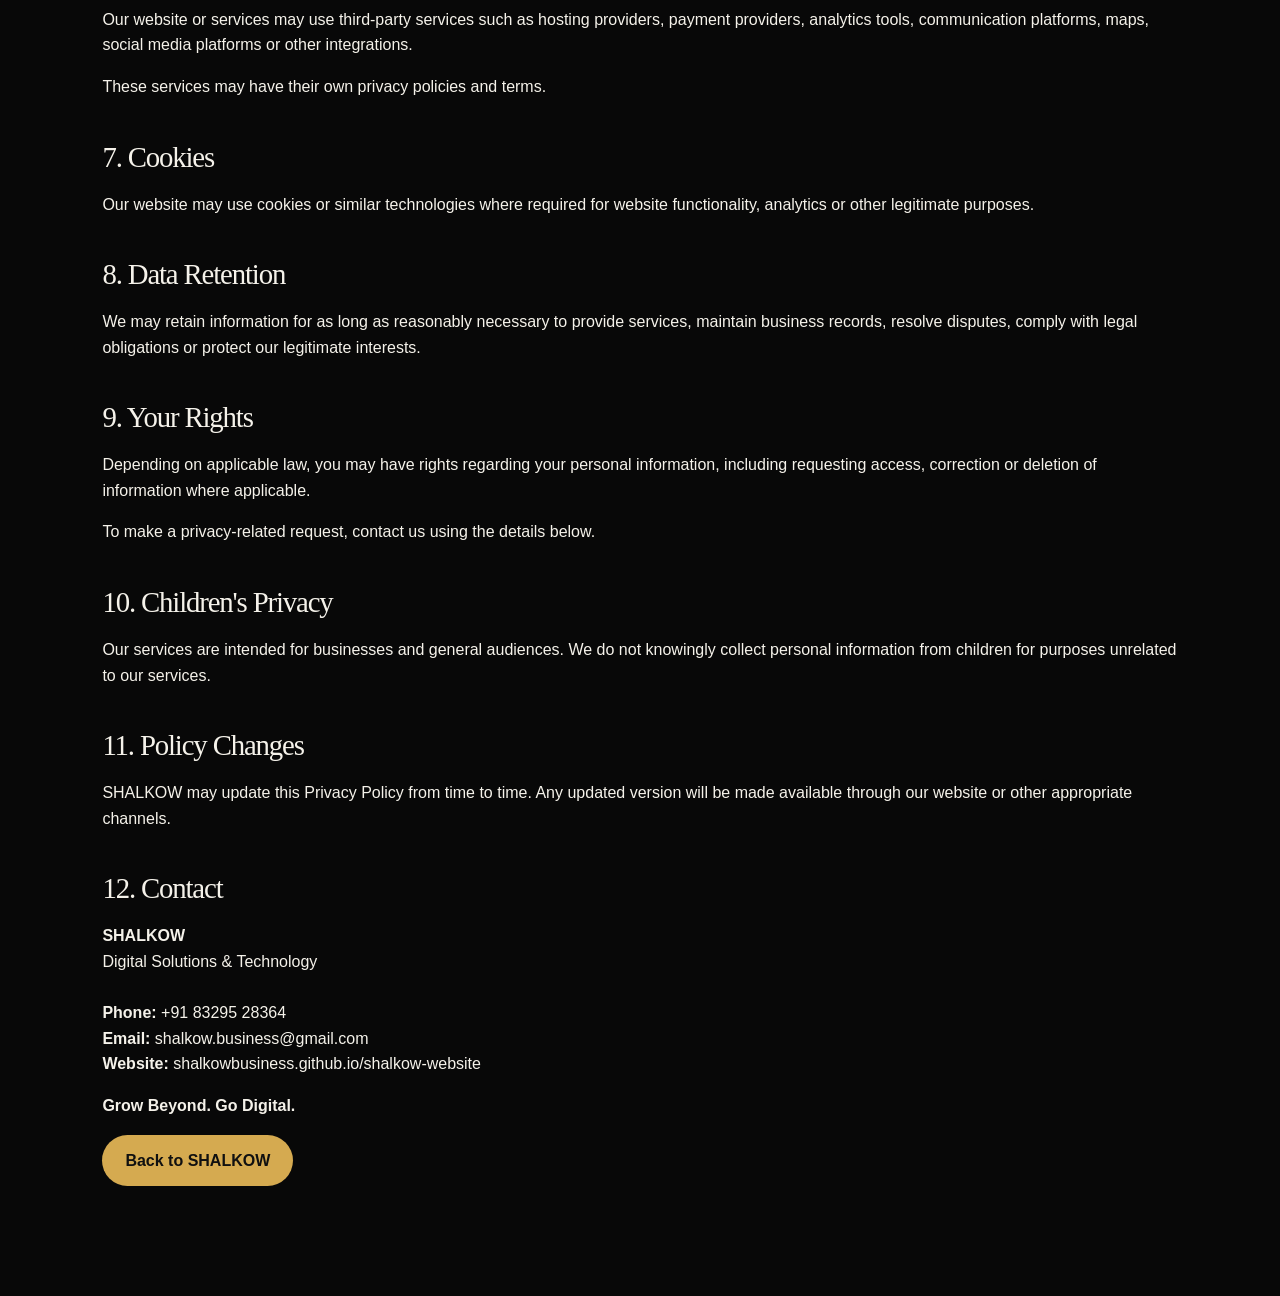
==== commit d3ddcf6e: "Update privacy.html" ====
--- a/privacy.html
+++ b/privacy.html
@@ -9,7 +9,7 @@
 
 <body>
 
-<main class="section">
+<main class="section legal-page">
 
   <p class="kicker">LEGAL</p>
 
